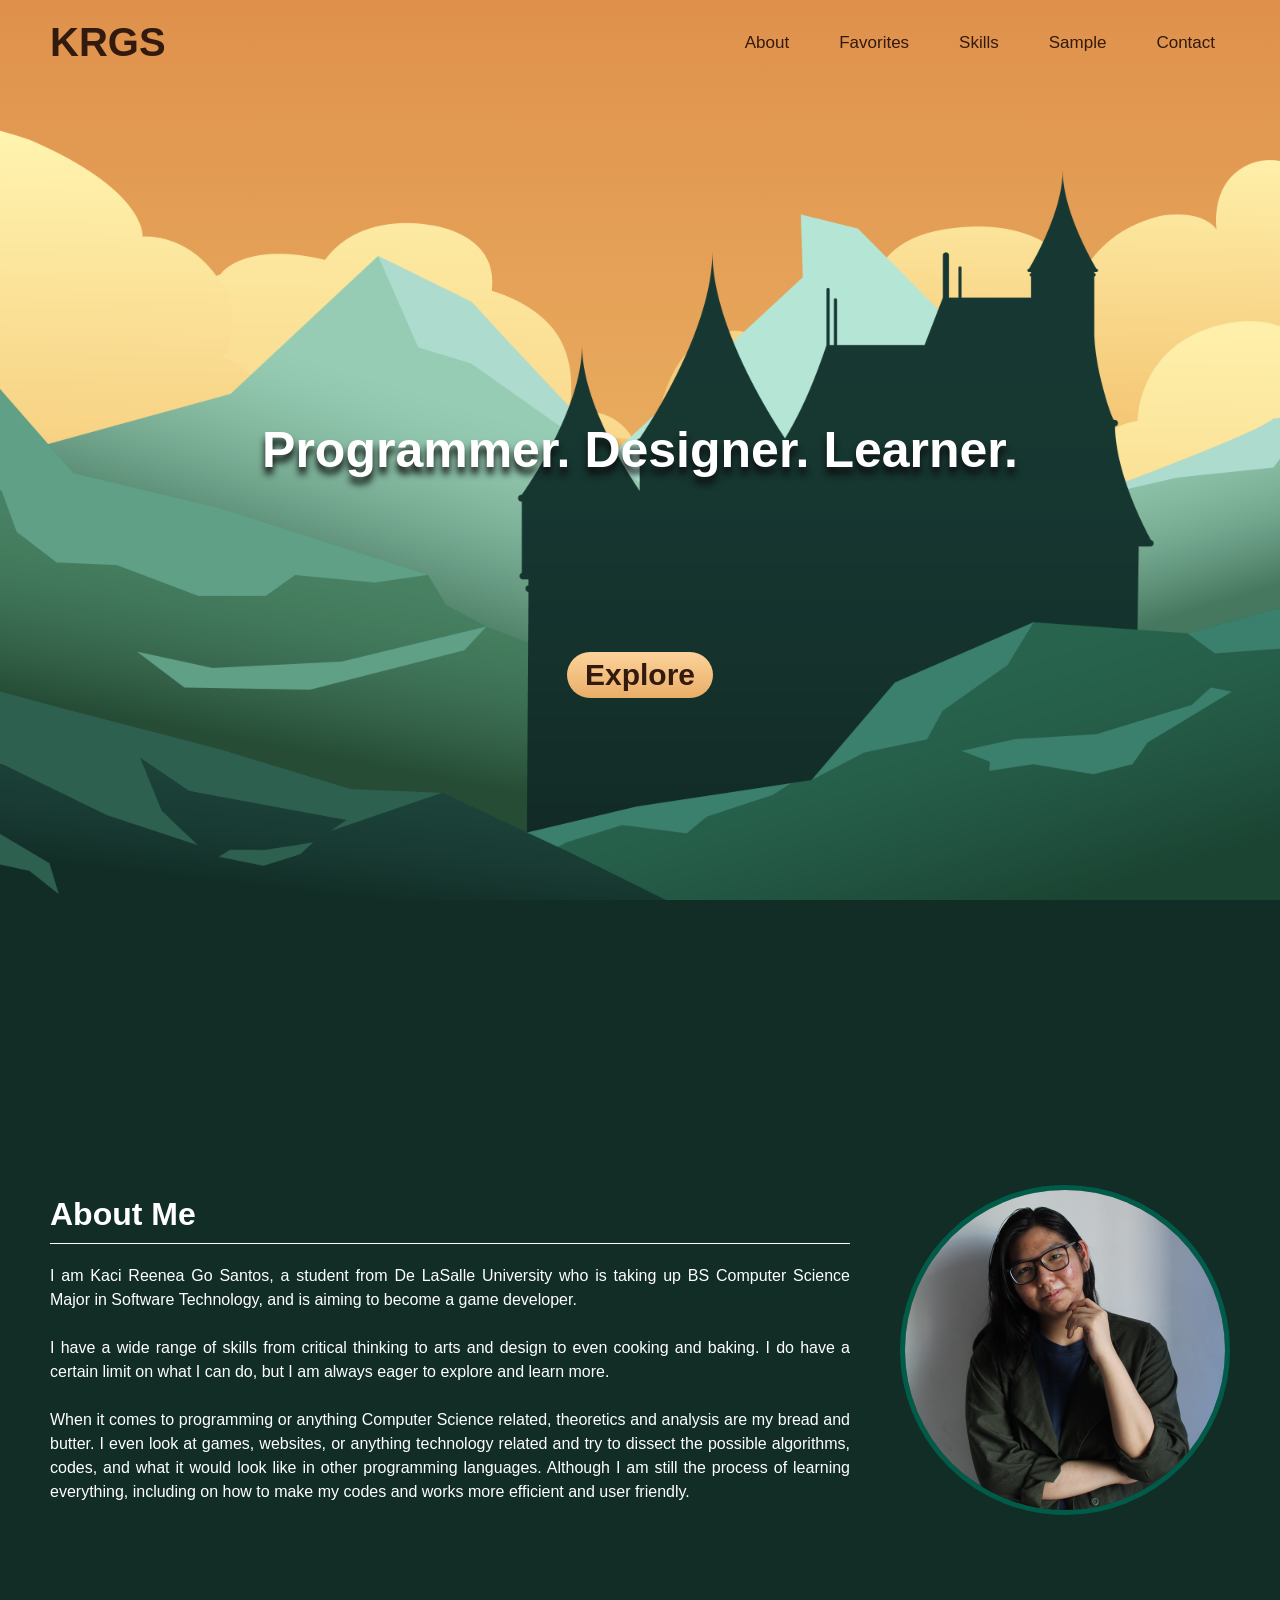
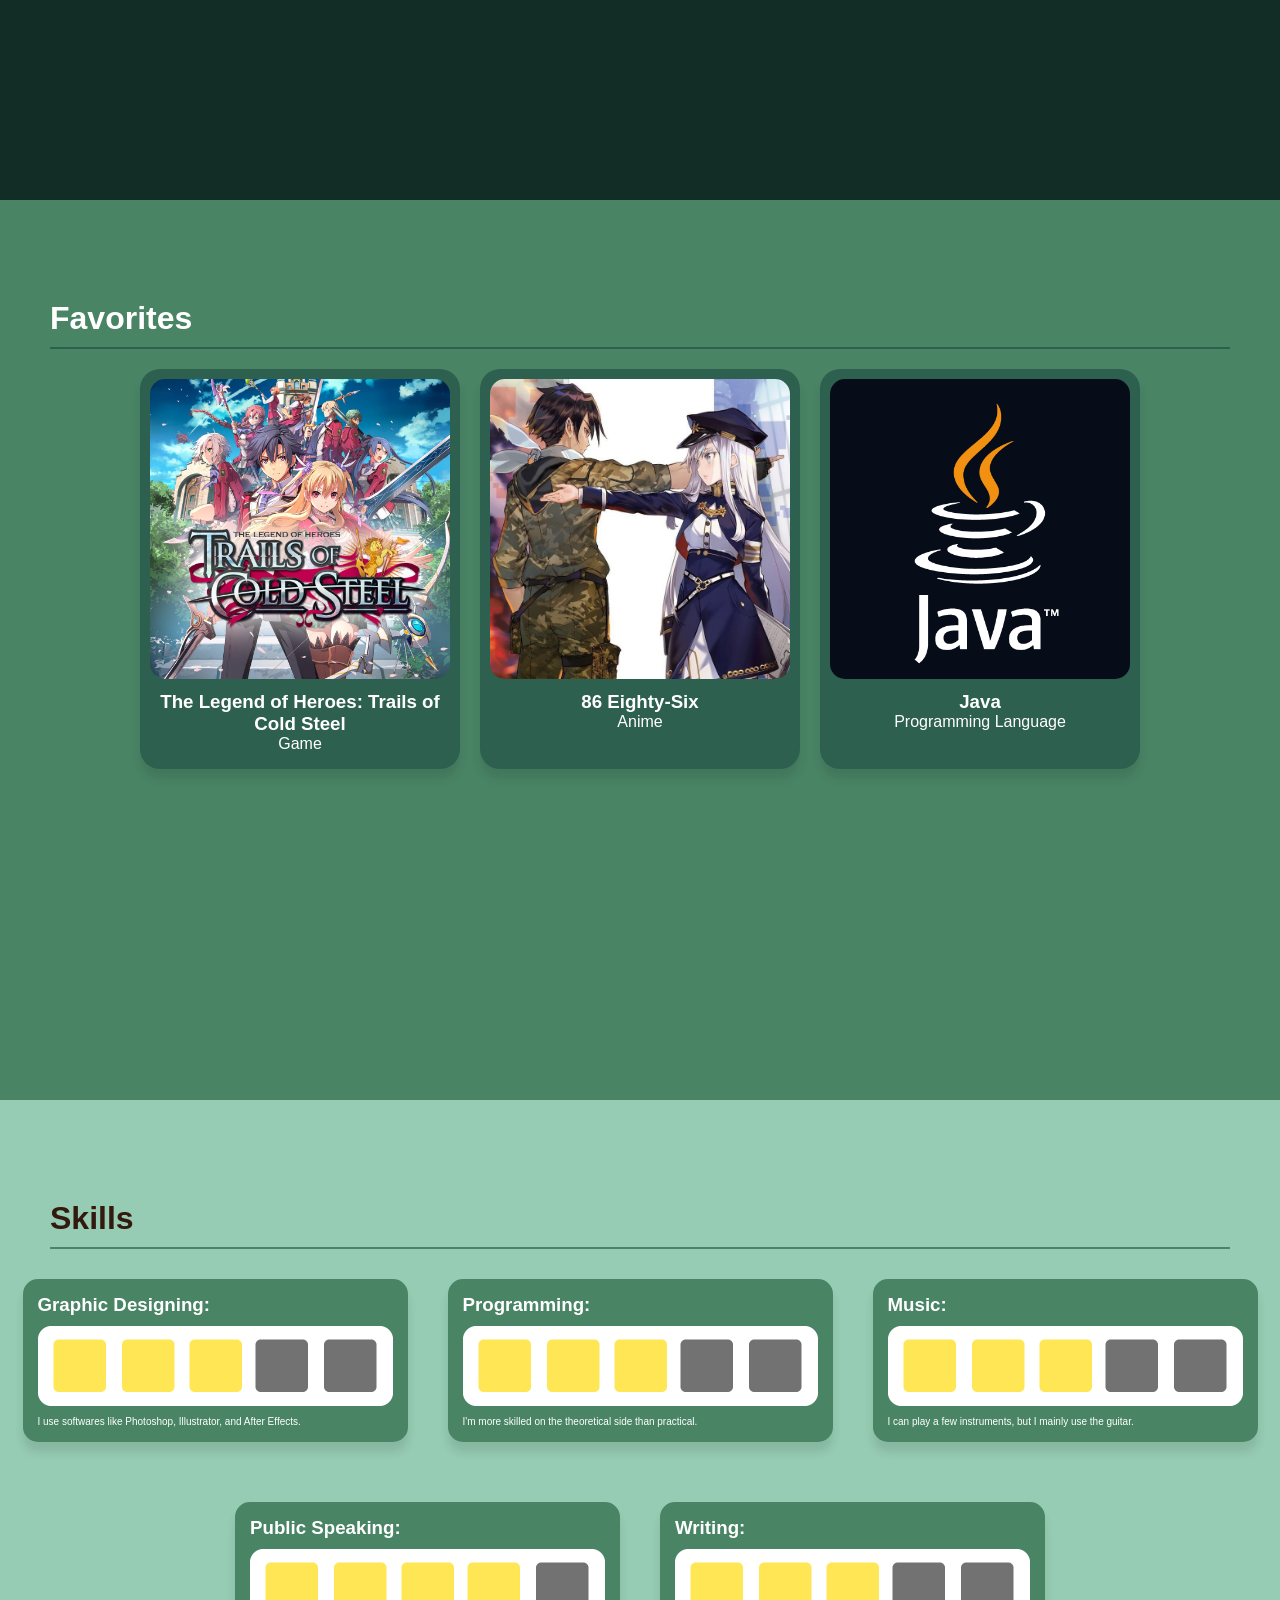
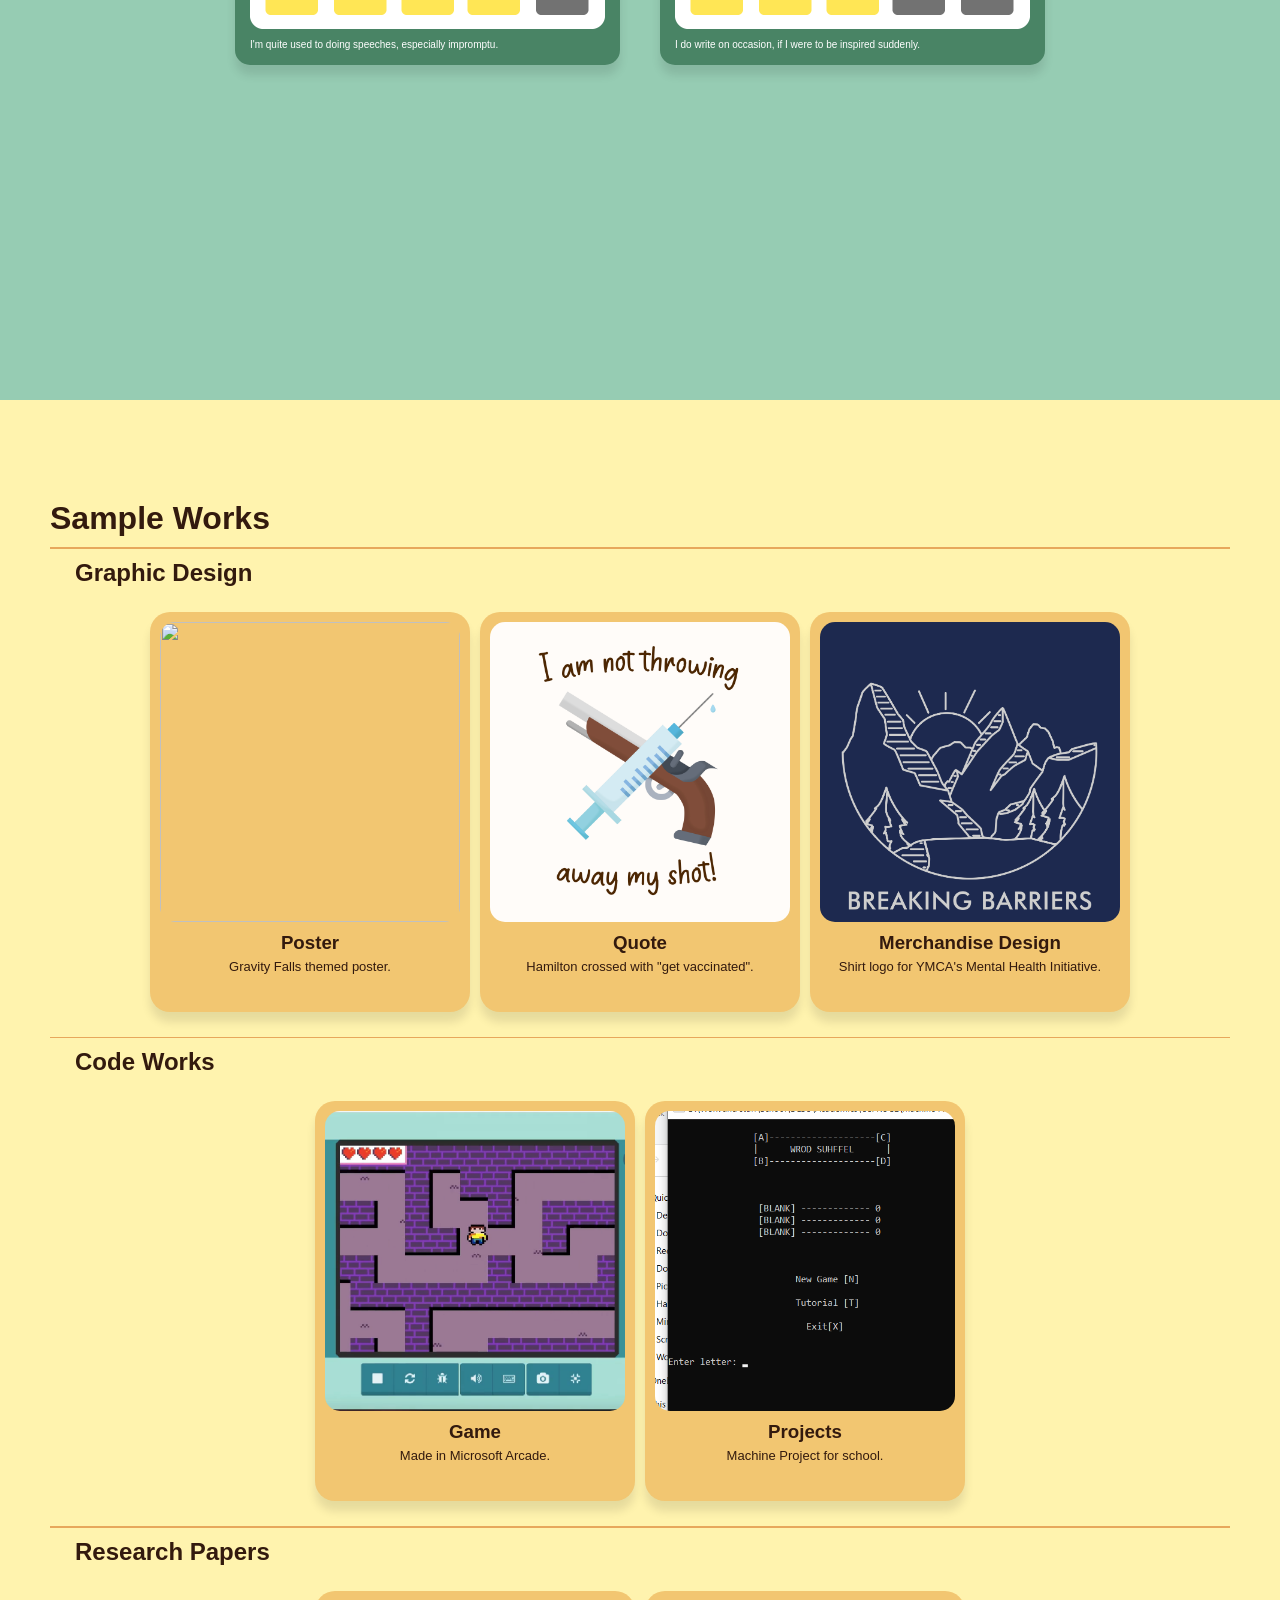
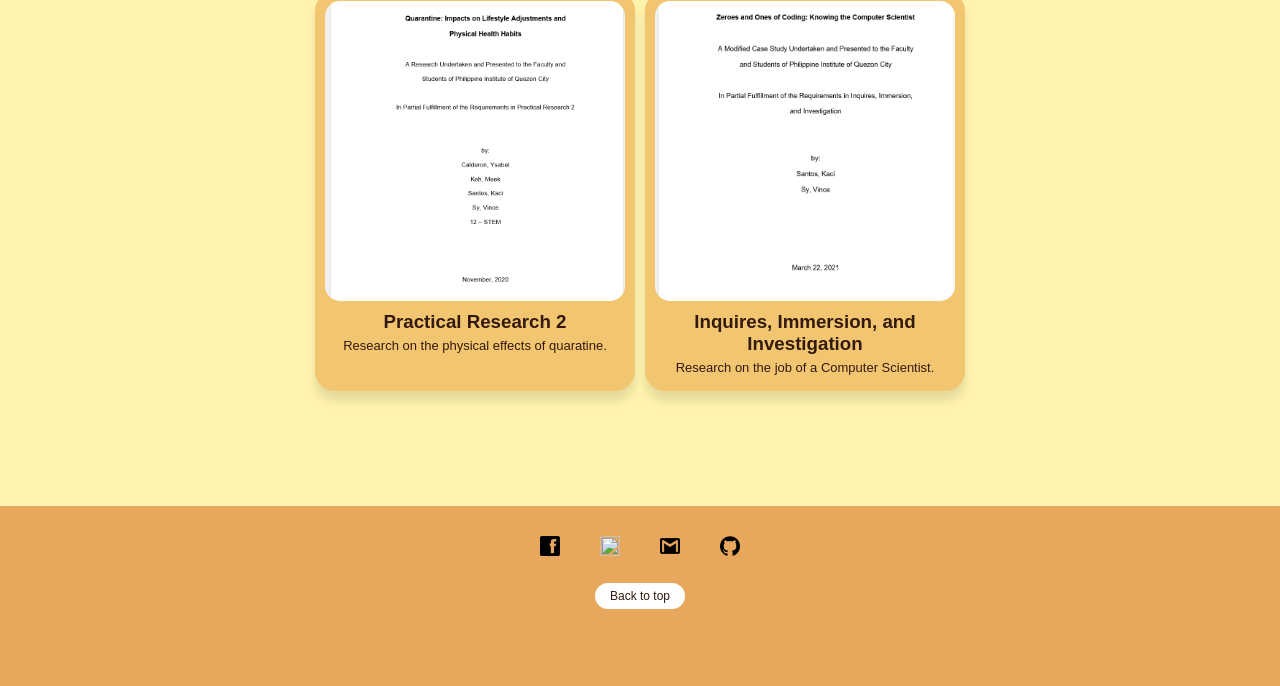
==== portfolio.html @ bd27d89f "Rename AboutMe_Main.html to portfolio.html" ====
<html>
	<head>
		<title> KRGS | About Me </title>
		<link rel="stylesheet" type="text/css" href="AboutMe_Design.css">
		<meta name="viewport" content="width=device-width, initial-scale=1.0">
	</head>
	<body>
		<header>
			<a href="AboutMe_Main.html" class="name">KRGS</a>
			<ul>
				<li><a href="#abt">About</a></li>
				<li><a href="#fav">Favorites</a></li>
				<li><a href="#skl">Skills</a></li>
				<li><a href="#sam">Sample</a></li>
				<li><a href="#con">Contact</a></li>
			</ul>
		</header>
		<div class="start" id="strt">
			<img src="images/clouds.png">
			<img src="images/back3.png">
			<img src="images/back2.png">
			<img src="images/back1.png">
			<img src="images/castle.png">
			<img src="images/front2.png">
			<img src="images/front1.png">
			<div class="text">
				<h1>Programmer. Designer. Learner.</h1>
			</div>
			<a href="#abt" class="btn">Explore</a>
		</div>
		<div class="about" id="abt">
			<div class="abtText">
				<h1>About Me</h1>
				<div class="line"></div>
				<p>I am Kaci Reenea Go Santos, a student from De LaSalle University who is taking up BS Computer Science Major in Software Technology, and is aiming to become a game developer.
				<br><br>I have a wide range of skills from critical thinking to arts and design to even cooking and baking. I do have a certain limit on what I can do, but I am always eager to explore and learn more. 
				<br><br>When it comes to programming or anything Computer Science related, theoretics and analysis are my bread and butter. I even look at games, websites, or anything technology 
				related and try to dissect the possible algorithms, codes, and what it would look like in other programming languages. Although I am still the process of learning everything, 
				including on how to make my codes and works more efficient and user friendly. </p>
			</div>
			<div class="abtimg">
				<img src="images/portrait.jpg">
			</div>
		</div>
		<div class="favorite" id="fav">
			<h1>Favorites</h1>
			<div class="line1"></div>
			<div class="favs">
				<div class="item">
					<img src="images/game.jpg">
					<h3>The Legend of Heroes: Trails of Cold Steel</h3>
					<p>Game</p>
				</div>
				<div class="item">
					<img src="images/anime.jpg">
					<h3>86 Eighty-Six</h3>
					<p>Anime</p>
				</div>
				<div class="item">
					<img src="images/java.png">
					<h3>Java</h3>
					<p>Programming Language</p>
				</div>
			</div>
		</div>
		<div class="skills" id="skl">
			<h1>Skills</h1>
			<div class="line2"></div>
			<div class="set">
				<div class="tal">
					<h3>Graphic Designing:</h3>
					<img src="images/three.png"><br>
					<p>I use softwares like Photoshop, Illustrator, and After Effects.</p>
				</div>
				<div class="tal">
					<h3>Programming:</h3>
					<img src="images/three.png"><br>
					<p>I'm more skilled on the theoretical side than practical.</p>
				</div>
				<div class="tal">
					<h3>Music:</h3>
					<img src="images/three.png"><br>
					<p>I can play a few instruments, but I mainly use the guitar.</p>
				</div>
			</div>
			<div class="set">
				<div class="tal">
					<h3>Public Speaking:</h3>
					<img src="images/four.png"><br>
					<p>I'm quite used to doing speeches, especially impromptu.</p>
				</div>
				<div class="tal">
					<h3>Writing:</h3>
					<img src="images/three.png"><br>
					<p>I do write on occasion, if I were to be inspired suddenly.</p>
				</div>
			</div>
		</div>
		<div class="sample" id="sam">
			<h1>Sample Works</h1>
			<div class="line3"></div>
			<div class="display">
				<h2>Graphic Design</h2>
				<div class="works">
					<div class="graphic">
						<img src="images/gdesign1.jpg">
						<h3>Poster</h3>
						<p>Gravity Falls themed poster.</p>
					</div>
					<div class="graphic">
						<img src="images/gdesign2.jpg">
						<h3>Quote</h3>
						<p>Hamilton crossed with "get vaccinated".</p>
					</div>
					<div class="graphic">
						<img src="images/gdesign3.jpg">
						<h3>Merchandise Design</h3>
						<p>Shirt logo for YMCA's Mental Health Initiative.</p>
					</div>
				</div>
				<div class="line3"></div>
				<h2>Code Works</h2>
				<div class="works">
					<div class="code">
						<a href="https://arcade.makecode.com/96350-78748-86270-98025"><img src="images/code1.png"></a>
						<h3>Game</h3>
						<p>Made in Microsoft Arcade.</p>
					</div>
					<div class="code">
						<a href="https://github.com/KR-GS/Projects.git"><img src="images/code2.png"></a>
						<h3>Projects</h3>
						<p>Machine Project for school.</p>
					</div>
				</div>
				<div class="line3"></div>
				<h2>Research Papers</h2>
				<div class="works">
					<div class="research">
						<img src="images/research1.png">
						<h3>Practical Research 2</h3>
						<p>Research on the physical effects of quaratine.</p>
					</div>
					<div class="research">
						<img src="images/research2.png">
						<h3>Inquires, Immersion, and Investigation</h3>
						<p>Research on the job of a Computer Scientist.</p>
					</div>
				</div>
			</div>
		</div>
		<footer id="con">
			<ul>
				<li><a href="https://www.facebook.com/kacisantos"><img src="images/facebook.png"></a></li>
				<li><a href="https://twitter.com/Kanea_Art"><img src="images/twitter.png"></a></li>
				<li><a href=mailto:"kaci_santos@dlsu.edu.ph"><img src="images/gmail.png"></a></li>
				<li><a href="https://github.com/KR-GS"><img src="images/github.png"></a></li>
			</ul>
			<section>
				<a href="#strt">Back to top</a>
			</section>
		</footer>
	</body>
</html>
---- AboutMe_Design.css ----
@import url('https://fonts.google.com/specimen/Montserrat');

*{
margin: 0;
padding: 0;
box-sizing: border-box;
font-family: 'Montserrat', sans-serif;
scroll-behavior: smooth;
}

body{
	min-height: 100vh;
	
}

header{
	position: absolute;
	top: 0px;
	left: 0px;
	width: 100%;
	padding: 20px 50px;
	display: flex;
	justify-content: space-between;
	align-items: center;
	z-index: 2;
}

header .name{
	text-decoration: none;
	color: #331a0e;
	font-weight: 600;
	font-size: 40px;
}

header ul{
	position: relative;
	display: flex;
	list-style-type: none;
}

header ul li{
	margin-left: 20px;
}

header ul li a{
	text-decoration: none;
	color: #331a0e;
	padding: 6px 15px;
	font-weight: 500;
	font-size: 17px;
	border-radius: 30px;
}

header ul li a:hover{
	background: #112d26;
	text-decoration: underline;
	color: white;
}

.start{
	position: relative;
	background: linear-gradient(#df914c, #f2c671);
	width: 100%;
	height: 100vh;
	padding: 100px;
	display: flex;
	align-items: center;
	justify-content: center;
}

.start img{
	position: absolute;
	top: 0;
	left: 0;
	width: 100%;
	height: 100%;
	object-fit: cover;
}

.start .text{
	position: Relative;
	color: white;
	font-size: 25px;
	text-shadow: 0 7px 7px #0d0d0d;
}

.btn{
	position: absolute;
	font-size: 30px;
	text-decoration: none;
	display: inline-block;
	padding: 6px 18px;
	margin-top: 450px;
	border-radius: 30px;
	align-items: center;
	justify-content: center;
	color: #331a0e;
	background: linear-gradient(#fcd29a, #eaae68);
	font-weight: 550;
}



.about{
	position: relative;
	width: 100%;
	height: 100vh;
	padding: 100px 50px;
	display: flex;
	justify-content: space-between;
	align-items: center;
	background: #112d26;
	color: white;
}

.about .abtText h1{
	margin-bottom: 10px;
}
.about .abtText .line{
	height: 1px;
	background-color: white;
	width: 100%;
	margin-left: auto;
	margin-right: auto;
	margin-top: 10px;
	margin-bottom: 20px;
}

.about .abtText p{
	width: 800px;
	line-height: 1.5;
	text-align: justify;
	margin-left: auto;
}

.about .abtimg{
	width: 500px;
	margin-left: 50;
	margin-right: auto;
	float: right;
}

.about .abtimg img{
	width: 100%;
	border-radius: 50%;
	border: 5px solid #005c49;
}

.favorite{
	position: relative;
	padding: 100px 50px;
	width: 100%;
	height: 100%;
	background: #498465;
	color: white;
	align-items: center;
	justify-content: center;
}

.favorite h1{
	margin-bottom: 10px;
}

.favorite .line1{
	height: 1.5px;
	background-color: #2e604f;
	width: 100%;
	margin-left: auto;
	margin-right: auto;
	margin-top: 10px;
}

.favorite .favs{
	align-items: center;
	justify-content: center;
	width: 100%;
	display: flex;
	padding: 10px 20px;
}

.favorite .favs img{
	width: 300px;
	border-radius: 15px;
}

.favorite .favs .item{
	text-align: center;
	color: white;
	padding: 10px;
	box-shadow: 0 10px 10px rgba(0,0,0,0.1);
	background: #2e604f;
	border-radius: 20px;
	width: 320px;
	height: 400px;
	margin: 10px;
}

.favorite .favs .item h3{
	padding-top: 12px;
}

.skills{
	position: relative;
	padding: 100px 50px;
	width: 100%;
	height: 100%;
	background: #96ccb3;
	color: white;
	align-items: center;
	justify-content: center;
}

.skills h1{
	color: #331a0e;
}

.skills .line2{
	height: 1.5px;
	background-color: #498465;
	width: 100%;
	margin-left: auto;
	margin-right: auto;
	margin-top: 10px;
}

.set{
	width: 100%;
	padding: 10px 20px;
	display: flex;
	align-items: center;
	justify-content: center;
}

.set img{
	height: 80px;
	margin-top: 10px;
	margin-bottom: 10px;
}

.tal{
	padding: 15px;
	background: #498465;
	border-radius: 15px;
	margin: 20px;
	box-shadow: 0 10px 10px rgba(0,0,0,0.1);
}

.tal p{
	font-size: 10px;
}

.sample{
	position: relative;
	padding: 100px 50px;
	width: 100%;
	height: auto;
	background: #fff3ae;
	color: #331a0e;
	align-items: center;
	justify-content: center;
	padding-bottom: auto;
}

.sample h1{
	margin-bottom: 10px;
}

.sample .line3{
	height: 1.5px;
	background-color: #e7a75c;
	width: 100%;
	margin-left: auto;
	margin-right: auto;
	margin-top: 10px;
}

.sample .display h2{
	margin: 10px 25px;
}

.works{
	width: 100%;
	padding: 10px 20px;
	display: flex;
	align-items: center;
	justify-content: center;
}

.works img{
	width: 300px;
	border-radius: 15px;
	margin-bottom: 10px;
}

.graphic, .code, .research{
	padding: 10px;
	text-align: center;
	background: #f2c671;
	margin: 5px;
	border-radius: 20px;
	box-shadow: 0 10px 10px rgba(0,0,0,0.1);
	justify-content: center;
	width: 320px;
	height: 400px;
}

.graphic p, .code p, .research p{
	font-size: 13px;
	padding-top: 5px;
}

footer{
	width: 100%;
	height: 20vh;
	background: #e7a75c;
	padding: 30px 50px;
	color: #331a0e;
	text-align: center;
	font-size: 12px;
}

footer ul{
	position: relative;
	display: flex;
	list-style-type: none;
	align-items: center;
	justify-content: center;
}

footer ul li{
	margin-right: 20px;
	margin-left: 20px;
}

footer ul li img{
	width: 20px;
}

footer section{
	margin-top: 30px;
	font-size: 12px;
}

footer section a{
	color: #331a0e;
	border-radius: 15px;
	background: white;
	font-weight: 500;
	text-decoration: none;
	padding: 6px 15px;
}
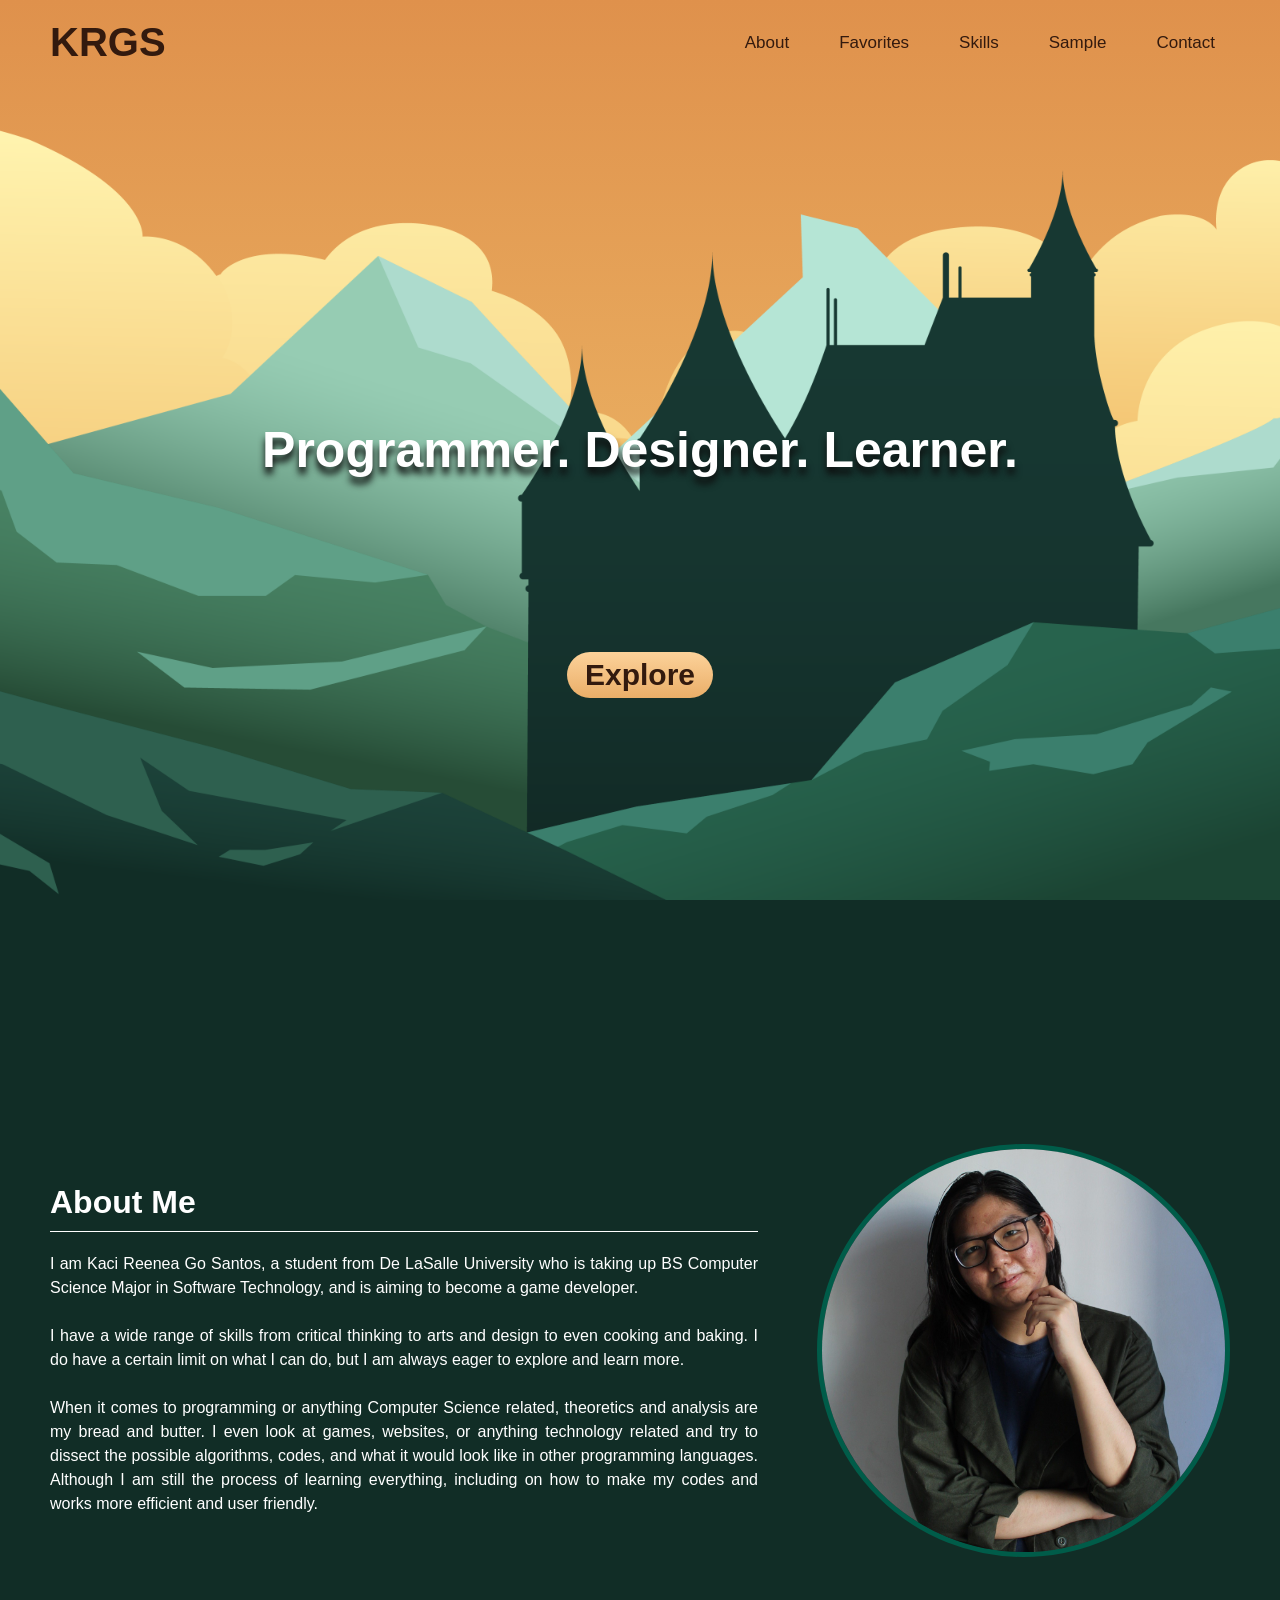
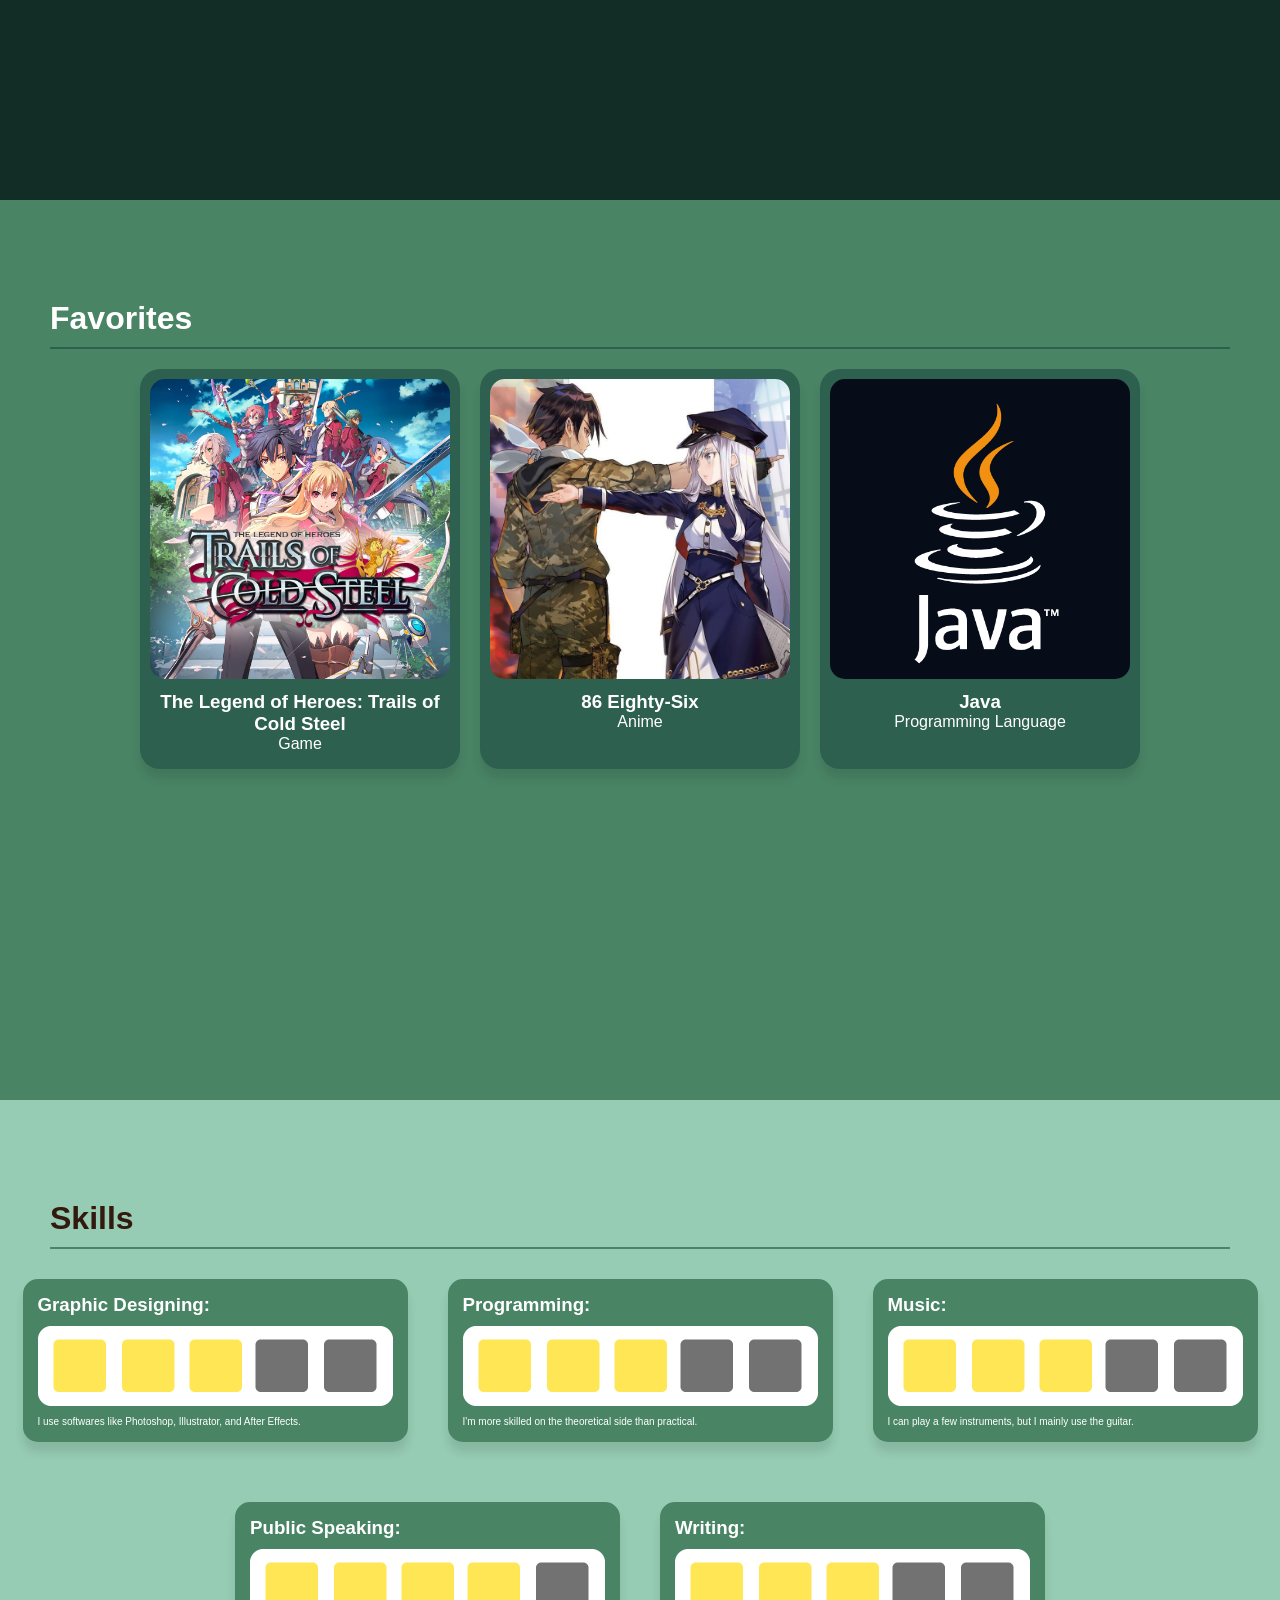
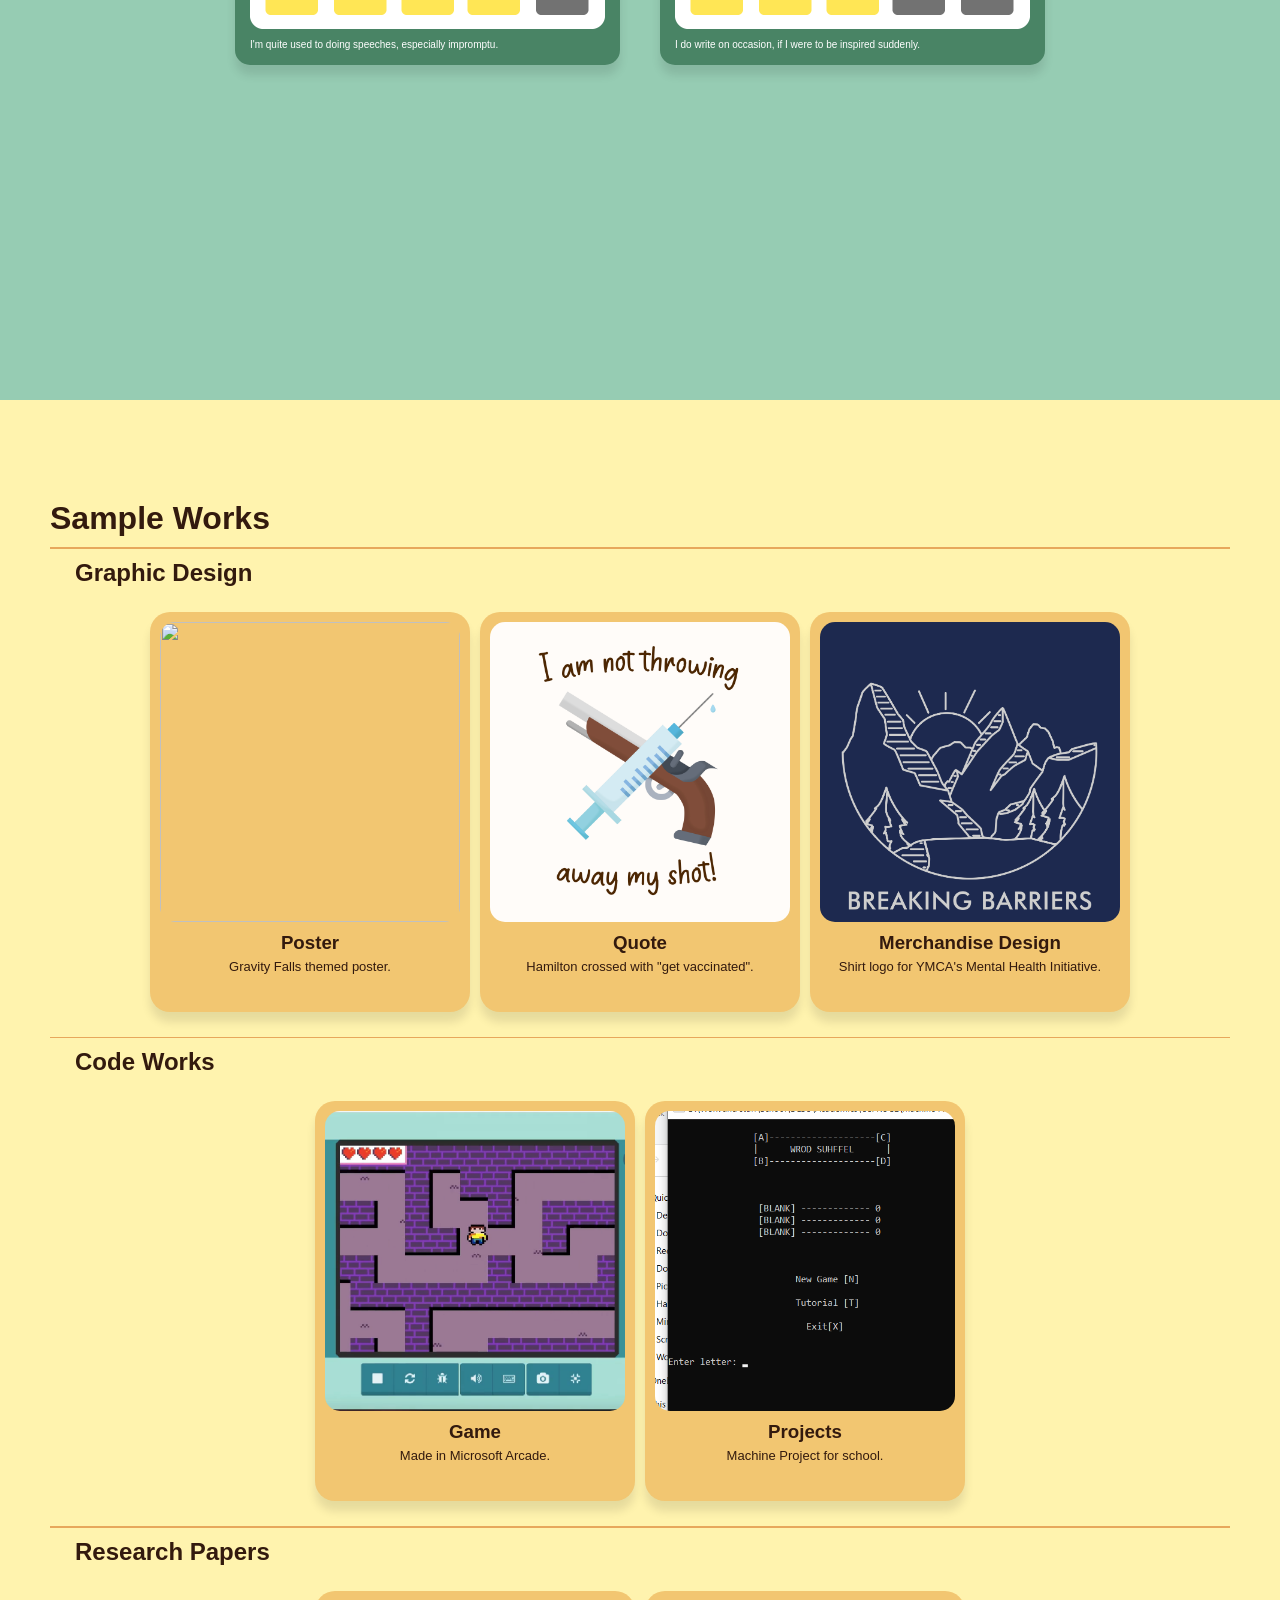
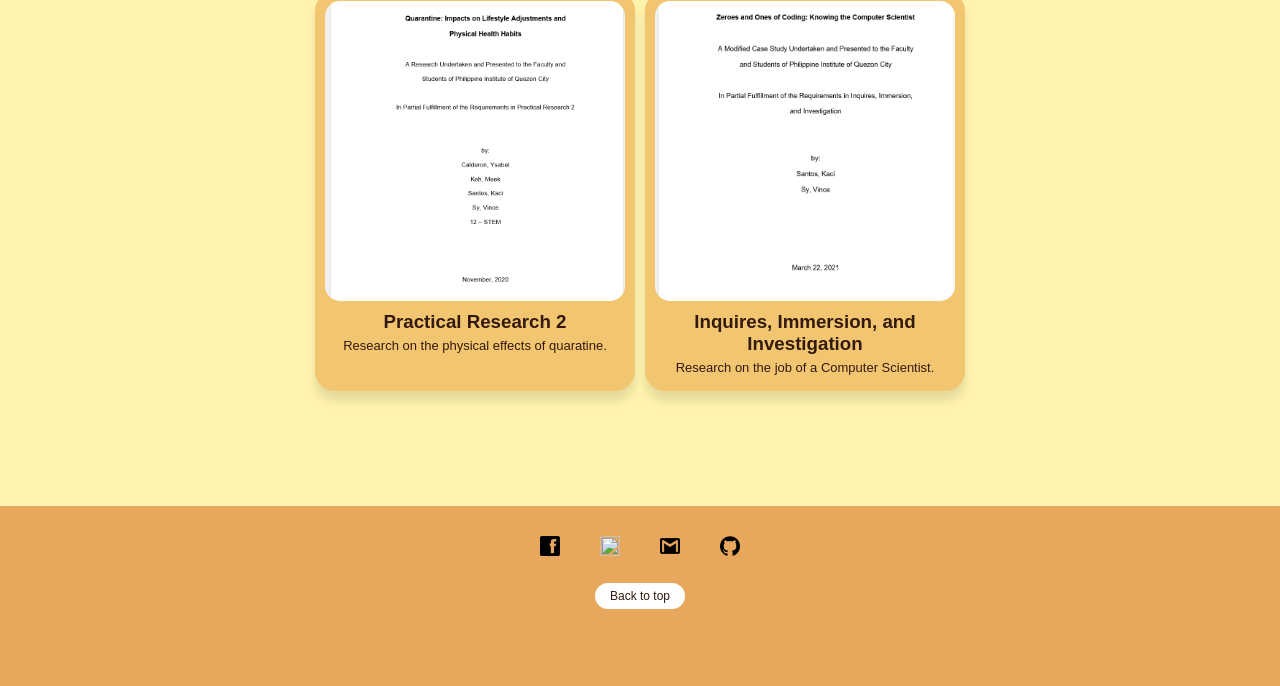
==== commit 83bc93a8: "Update portfolio.html" ====
--- a/portfolio.html
+++ b/portfolio.html
@@ -1,7 +1,7 @@
 <html>
 	<head>
-		<title> KRGS | About Me </title>
-		<link rel="stylesheet" type="text/css" href="AboutMe_Design.css">
+		<title> KRGS | Portfolio </title>
+		<link rel="stylesheet" type="text/css" href="design.css">
 		<meta name="viewport" content="width=device-width, initial-scale=1.0">
 	</head>
 	<body>
--- a/design.css
+++ b/design.css
@@ -0,0 +1,349 @@
+@import url('https://fonts.google.com/specimen/Montserrat');
+
+*{
+margin: 0;
+padding: 0;
+box-sizing: border-box;
+font-family: 'Montserrat', sans-serif;
+scroll-behavior: smooth;
+}
+
+body{
+	min-height: 100vh;
+	
+}
+
+header{
+	position: absolute;
+	top: 0px;
+	left: 0px;
+	width: 100%;
+	padding: 20px 50px;
+	display: flex;
+	justify-content: space-between;
+	align-items: center;
+	z-index: 2;
+}
+
+header .name{
+	text-decoration: none;
+	color: #331a0e;
+	font-weight: 600;
+	font-size: 40px;
+}
+
+header ul{
+	position: relative;
+	display: flex;
+	list-style-type: none;
+}
+
+header ul li{
+	margin-left: 20px;
+}
+
+header ul li a{
+	text-decoration: none;
+	color: #331a0e;
+	padding: 6px 15px;
+	font-weight: 500;
+	font-size: 17px;
+	border-radius: 30px;
+}
+
+header ul li a:hover{
+	background: #112d26;
+	text-decoration: underline;
+	color: white;
+}
+
+.start{
+	position: relative;
+	background: linear-gradient(#df914c, #f2c671);
+	width: 100%;
+	height: 100vh;
+	padding: 100px;
+	display: flex;
+	align-items: center;
+	justify-content: center;
+}
+
+.start img{
+	position: absolute;
+	top: 0;
+	left: 0;
+	width: 100%;
+	height: 100%;
+	object-fit: cover;
+}
+
+.start .text{
+	position: Relative;
+	color: white;
+	font-size: 25px;
+	text-shadow: 0 7px 7px #0d0d0d;
+}
+
+.btn{
+	position: absolute;
+	font-size: 30px;
+	text-decoration: none;
+	display: inline-block;
+	padding: 6px 18px;
+	margin-top: 450px;
+	border-radius: 30px;
+	align-items: center;
+	justify-content: center;
+	color: #331a0e;
+	background: linear-gradient(#fcd29a, #eaae68);
+	font-weight: 550;
+}
+
+.about{
+	position: relative;
+	width: 100%;
+	height: 100vh;
+	padding: 100px 50px;
+	display: flex;
+	justify-content: space-between;
+	align-items: center;
+	background: #112d26;
+	color: white;
+}
+
+.about .abtText{
+	width: 60%;
+}
+
+.about .abtimg{
+	width: 35%;
+	margin-left: 5%;
+}
+
+.about .abtText h1{
+	margin-bottom: 10px;
+}
+.about .abtText .line{
+	height: 1px;
+	background-color: white;
+	width: 100%;
+	margin-left: auto;
+	margin-right: auto;
+	margin-top: 10px;
+	margin-bottom: 20px;
+}
+
+.about .abtText p{
+	line-height: 1.5;
+	text-align: justify;
+}
+
+.about .abtimg img{
+	width: 100%;
+	border-radius: 50%;
+	border: 5px solid #005c49;
+}
+
+.favorite{
+	position: relative;
+	padding: 100px 50px;
+	width: 100%;
+	height: 100%;
+	background: #498465;
+	color: white;
+	align-items: center;
+	justify-content: center;
+}
+
+.favorite h1{
+	margin-bottom: 10px;
+}
+
+.favorite .line1{
+	height: 1.5px;
+	background-color: #2e604f;
+	width: 100%;
+	margin-left: auto;
+	margin-right: auto;
+	margin-top: 10px;
+}
+
+.favorite .favs{
+	align-items: center;
+	justify-content: center;
+	width: 100%;
+	display: flex;
+	padding: 10px 20px;
+}
+
+.favorite .favs img{
+	width: 300px;
+	border-radius: 15px;
+}
+
+.favorite .favs .item{
+	text-align: center;
+	color: white;
+	padding: 10px;
+	box-shadow: 0 10px 10px rgba(0,0,0,0.1);
+	background: #2e604f;
+	border-radius: 20px;
+	width: 320px;
+	height: 400px;
+	margin: 10px;
+}
+
+.favorite .favs .item h3{
+	padding-top: 12px;
+}
+
+.skills{
+	position: relative;
+	padding: 100px 50px;
+	width: 100%;
+	height: 100%;
+	background: #96ccb3;
+	color: white;
+	align-items: center;
+	justify-content: center;
+}
+
+.skills h1{
+	color: #331a0e;
+}
+
+.skills .line2{
+	height: 1.5px;
+	background-color: #498465;
+	width: 100%;
+	margin-left: auto;
+	margin-right: auto;
+	margin-top: 10px;
+}
+
+.set{
+	width: 100%;
+	padding: 10px 20px;
+	display: flex;
+	align-items: center;
+	justify-content: center;
+}
+
+.set img{
+	height: 80px;
+	margin-top: 10px;
+	margin-bottom: 10px;
+}
+
+.tal{
+	padding: 15px;
+	background: #498465;
+	border-radius: 15px;
+	margin: 20px;
+	box-shadow: 0 10px 10px rgba(0,0,0,0.1);
+}
+
+.tal p{
+	font-size: 10px;
+}
+
+.sample{
+	position: relative;
+	padding: 100px 50px;
+	width: 100%;
+	height: auto;
+	background: #fff3ae;
+	color: #331a0e;
+	align-items: center;
+	justify-content: center;
+	padding-bottom: auto;
+}
+
+.sample h1{
+	margin-bottom: 10px;
+}
+
+.sample .line3{
+	height: 1.5px;
+	background-color: #e7a75c;
+	width: 100%;
+	margin-left: auto;
+	margin-right: auto;
+	margin-top: 10px;
+}
+
+.sample .display h2{
+	margin: 10px 25px;
+}
+
+.works{
+	width: 100%;
+	padding: 10px 20px;
+	display: flex;
+	align-items: center;
+	justify-content: center;
+}
+
+.works img{
+	width: 300px;
+	border-radius: 15px;
+	margin-bottom: 10px;
+}
+
+.graphic, .code, .research{
+	padding: 10px;
+	text-align: center;
+	background: #f2c671;
+	margin: 5px;
+	border-radius: 20px;
+	box-shadow: 0 10px 10px rgba(0,0,0,0.1);
+	justify-content: center;
+	width: 320px;
+	height: 400px;
+}
+
+.graphic p, .code p, .research p{
+	font-size: 13px;
+	padding-top: 5px;
+}
+
+footer{
+	width: 100%;
+	height: 20vh;
+	background: #e7a75c;
+	padding: 30px 50px;
+	color: #331a0e;
+	text-align: center;
+	font-size: 12px;
+}
+
+footer ul{
+	position: relative;
+	display: flex;
+	list-style-type: none;
+	align-items: center;
+	justify-content: center;
+}
+
+footer ul li{
+	margin-right: 20px;
+	margin-left: 20px;
+}
+
+footer ul li img{
+	width: 20px;
+}
+
+footer section{
+	margin-top: 30px;
+	font-size: 12px;
+}
+
+footer section a{
+	color: #331a0e;
+	border-radius: 15px;
+	background: white;
+	font-weight: 500;
+	text-decoration: none;
+	padding: 6px 15px;
+}
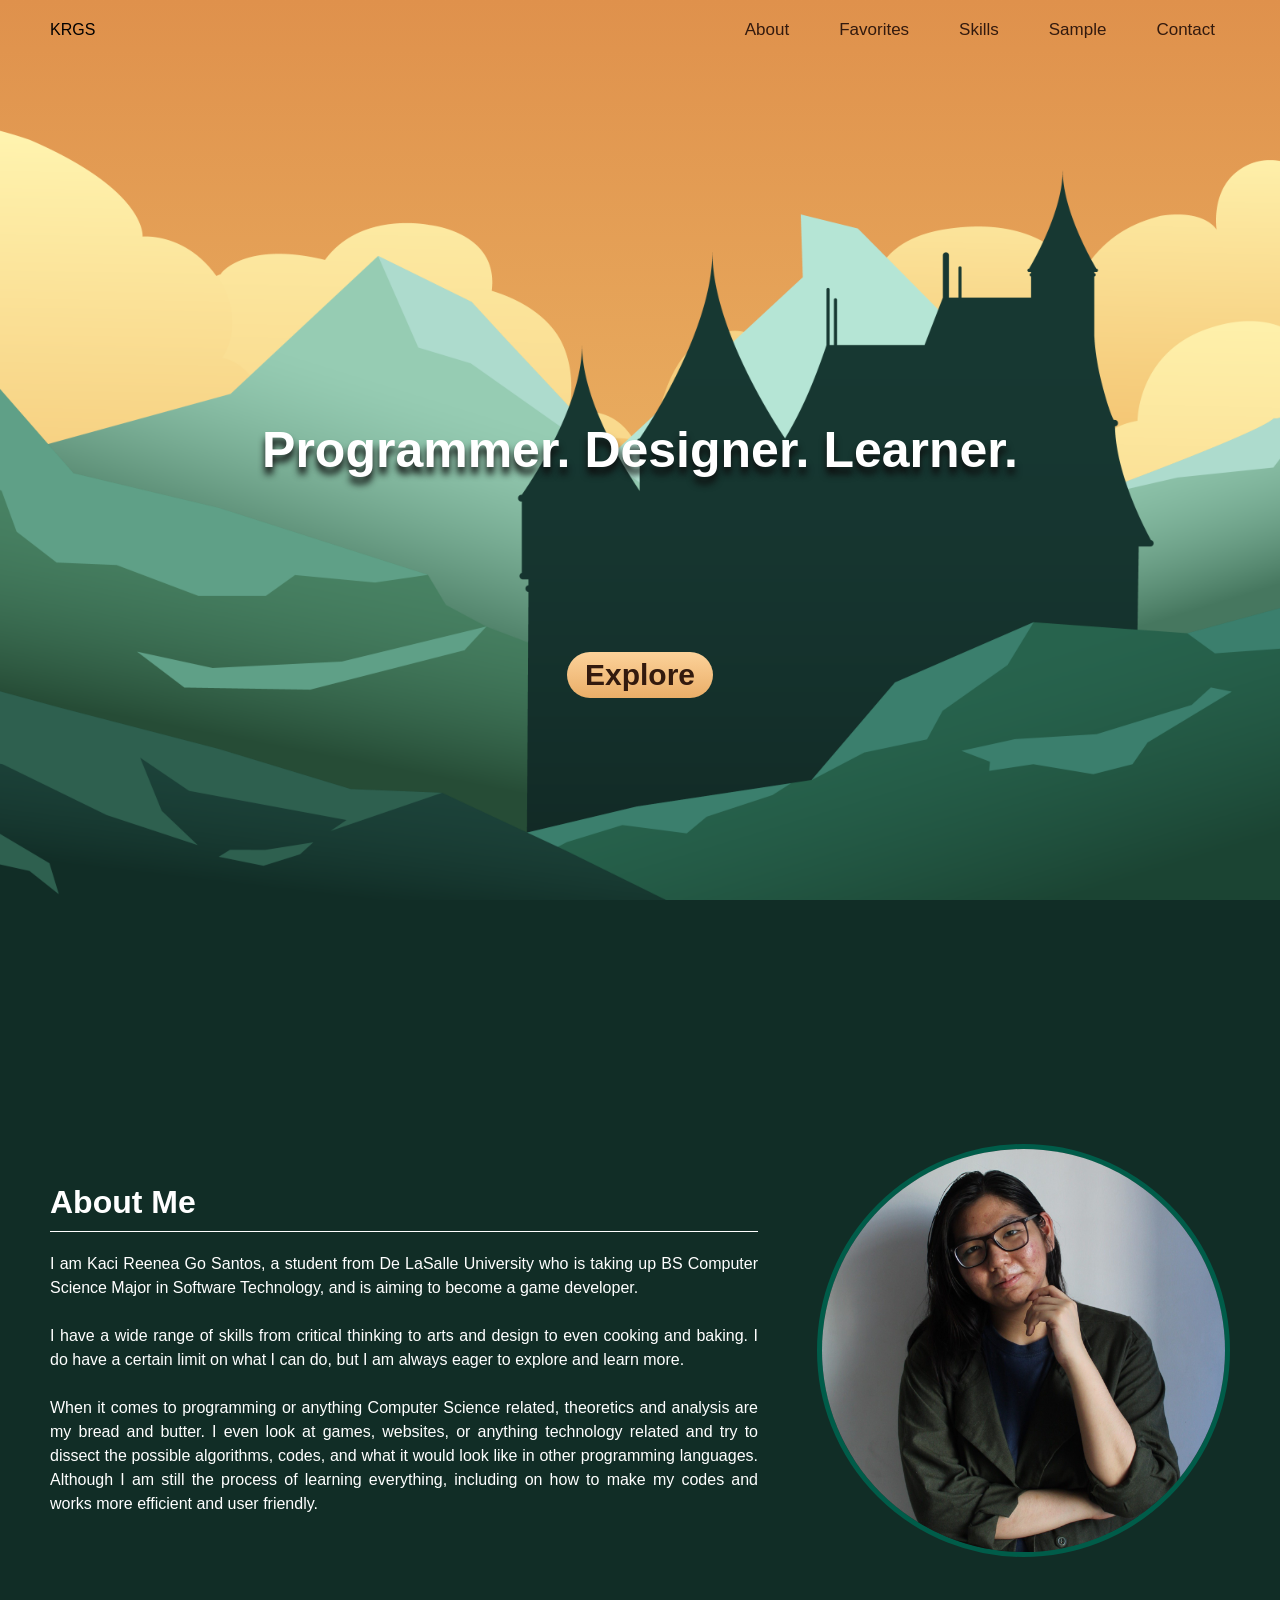
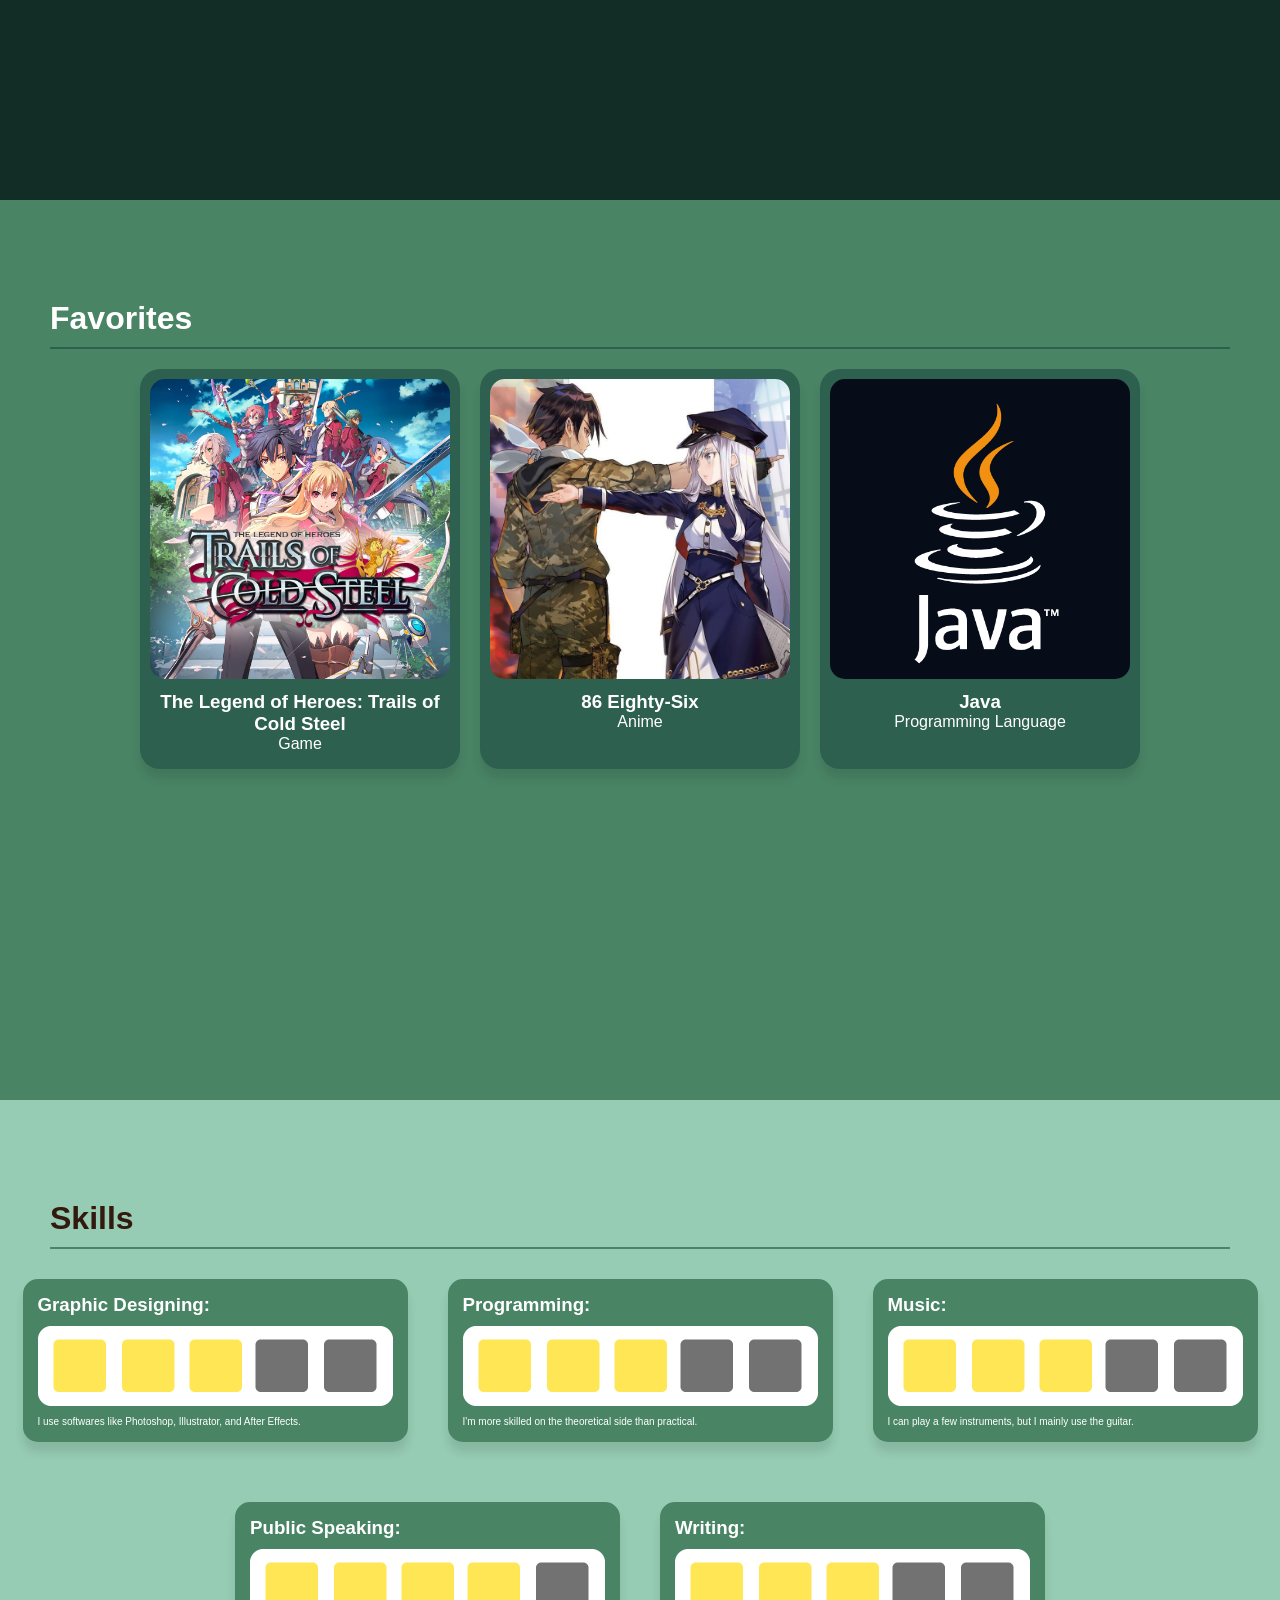
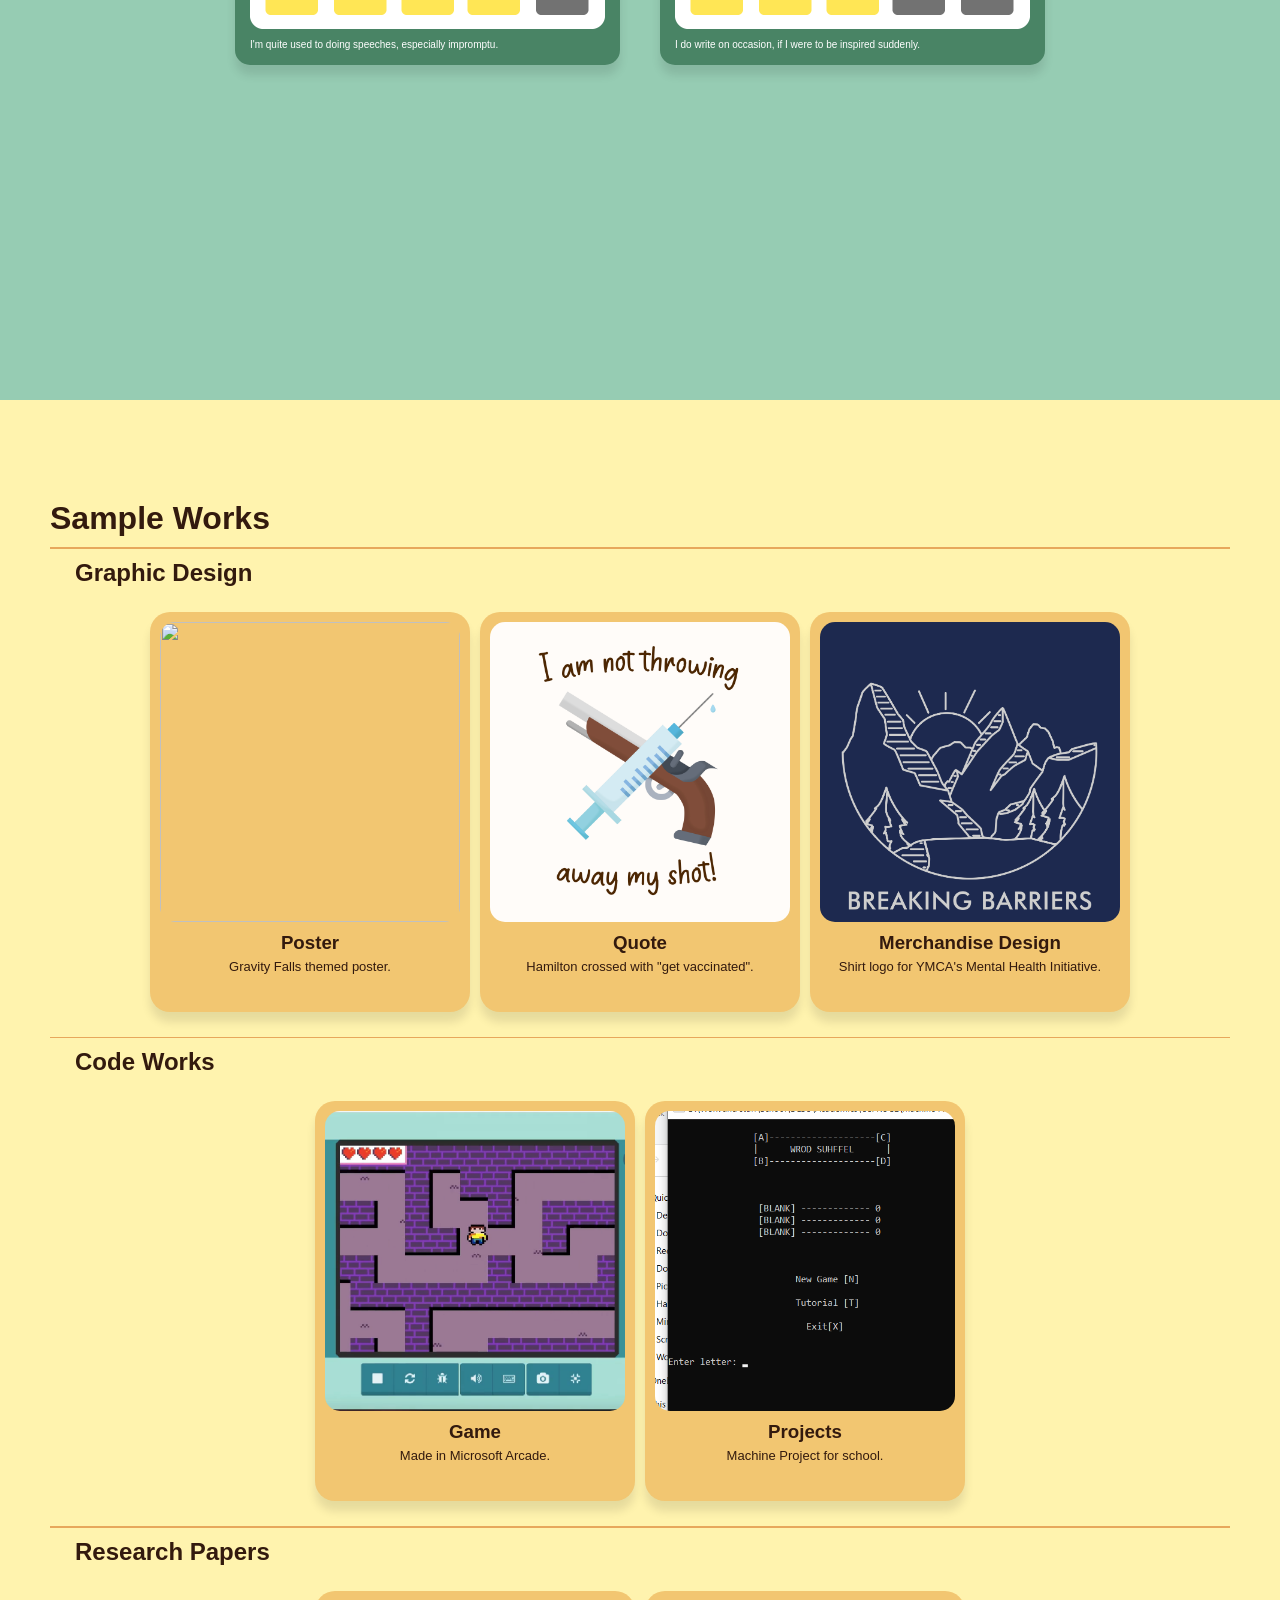
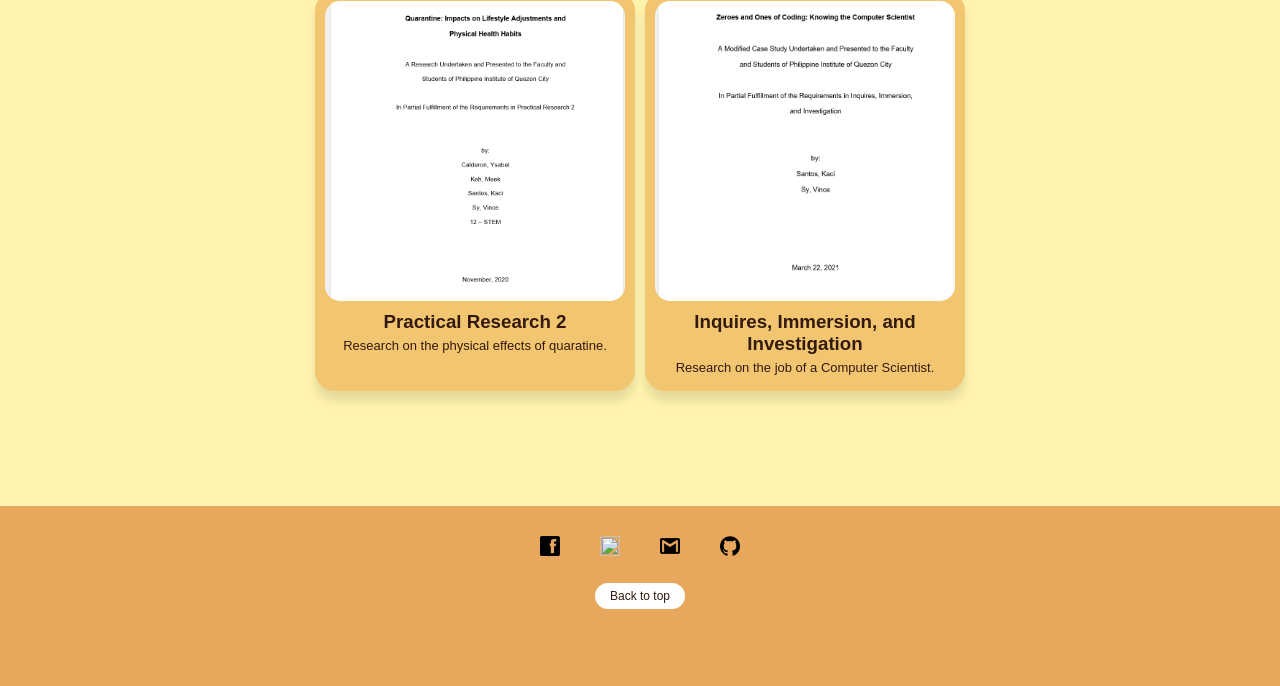
==== commit 12e1c9cb: "Update portfolio.html" ====
--- a/portfolio.html
+++ b/portfolio.html
@@ -6,7 +6,7 @@
 	</head>
 	<body>
 		<header>
-			<a href="AboutMe_Main.html" class="name">KRGS</a>
+			<p>KRGS</p>
 			<ul>
 				<li><a href="#abt">About</a></li>
 				<li><a href="#fav">Favorites</a></li>
--- a/design.css
+++ b/design.css
@@ -115,27 +115,27 @@
 	width: 60%;
 }
 
+.about .abtText h1{
+	margin-bottom: 10px;
+}
+.about .abtText .line{
+	height: 1px;
+	background-color: white;
+	width: 100%;
+	margin-left: auto;
+	margin-right: auto;
+	margin-top: 10px;
+	margin-bottom: 20px;
+}
+
+.about .abtText p{
+	line-height: 1.5;
+	text-align: justify;
+}
+
 .about .abtimg{
 	width: 35%;
 	margin-left: 5%;
-}
-
-.about .abtText h1{
-	margin-bottom: 10px;
-}
-.about .abtText .line{
-	height: 1px;
-	background-color: white;
-	width: 100%;
-	margin-left: auto;
-	margin-right: auto;
-	margin-top: 10px;
-	margin-bottom: 20px;
-}
-
-.about .abtText p{
-	line-height: 1.5;
-	text-align: justify;
 }
 
 .about .abtimg img{
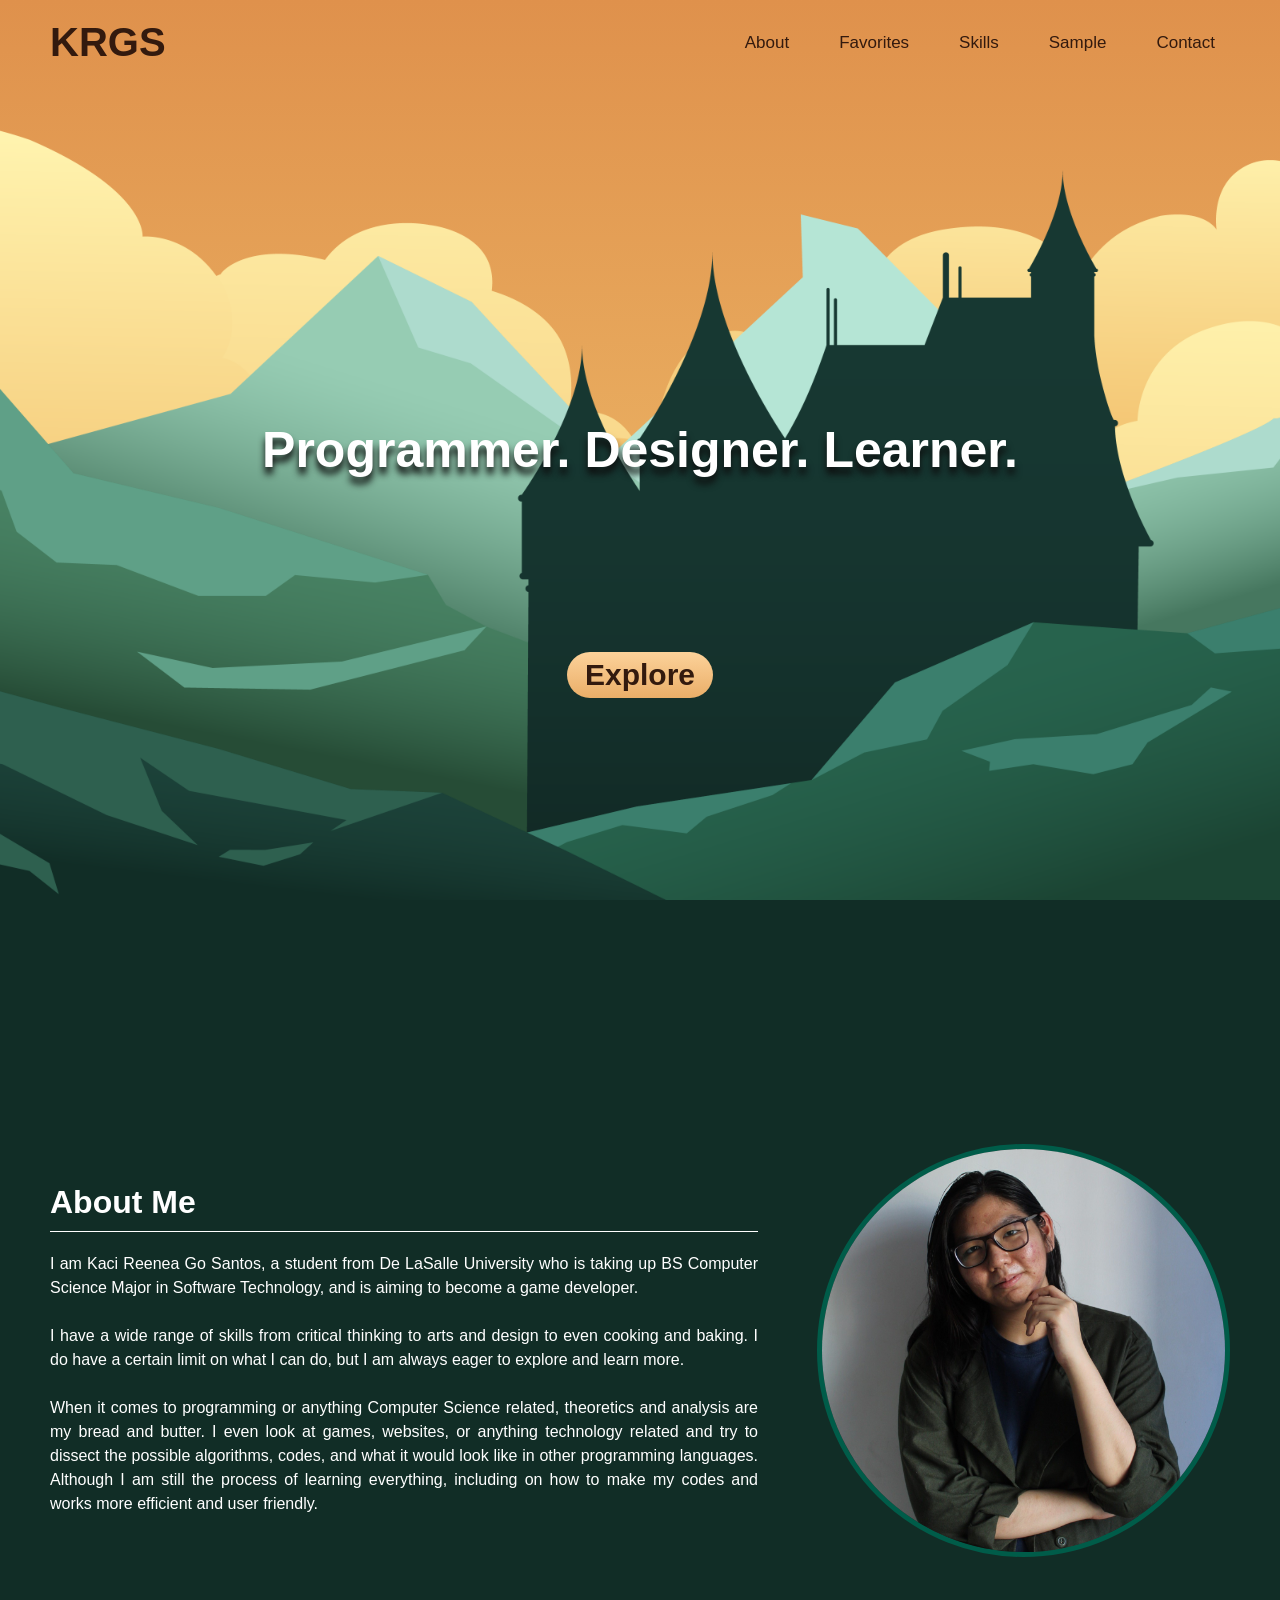
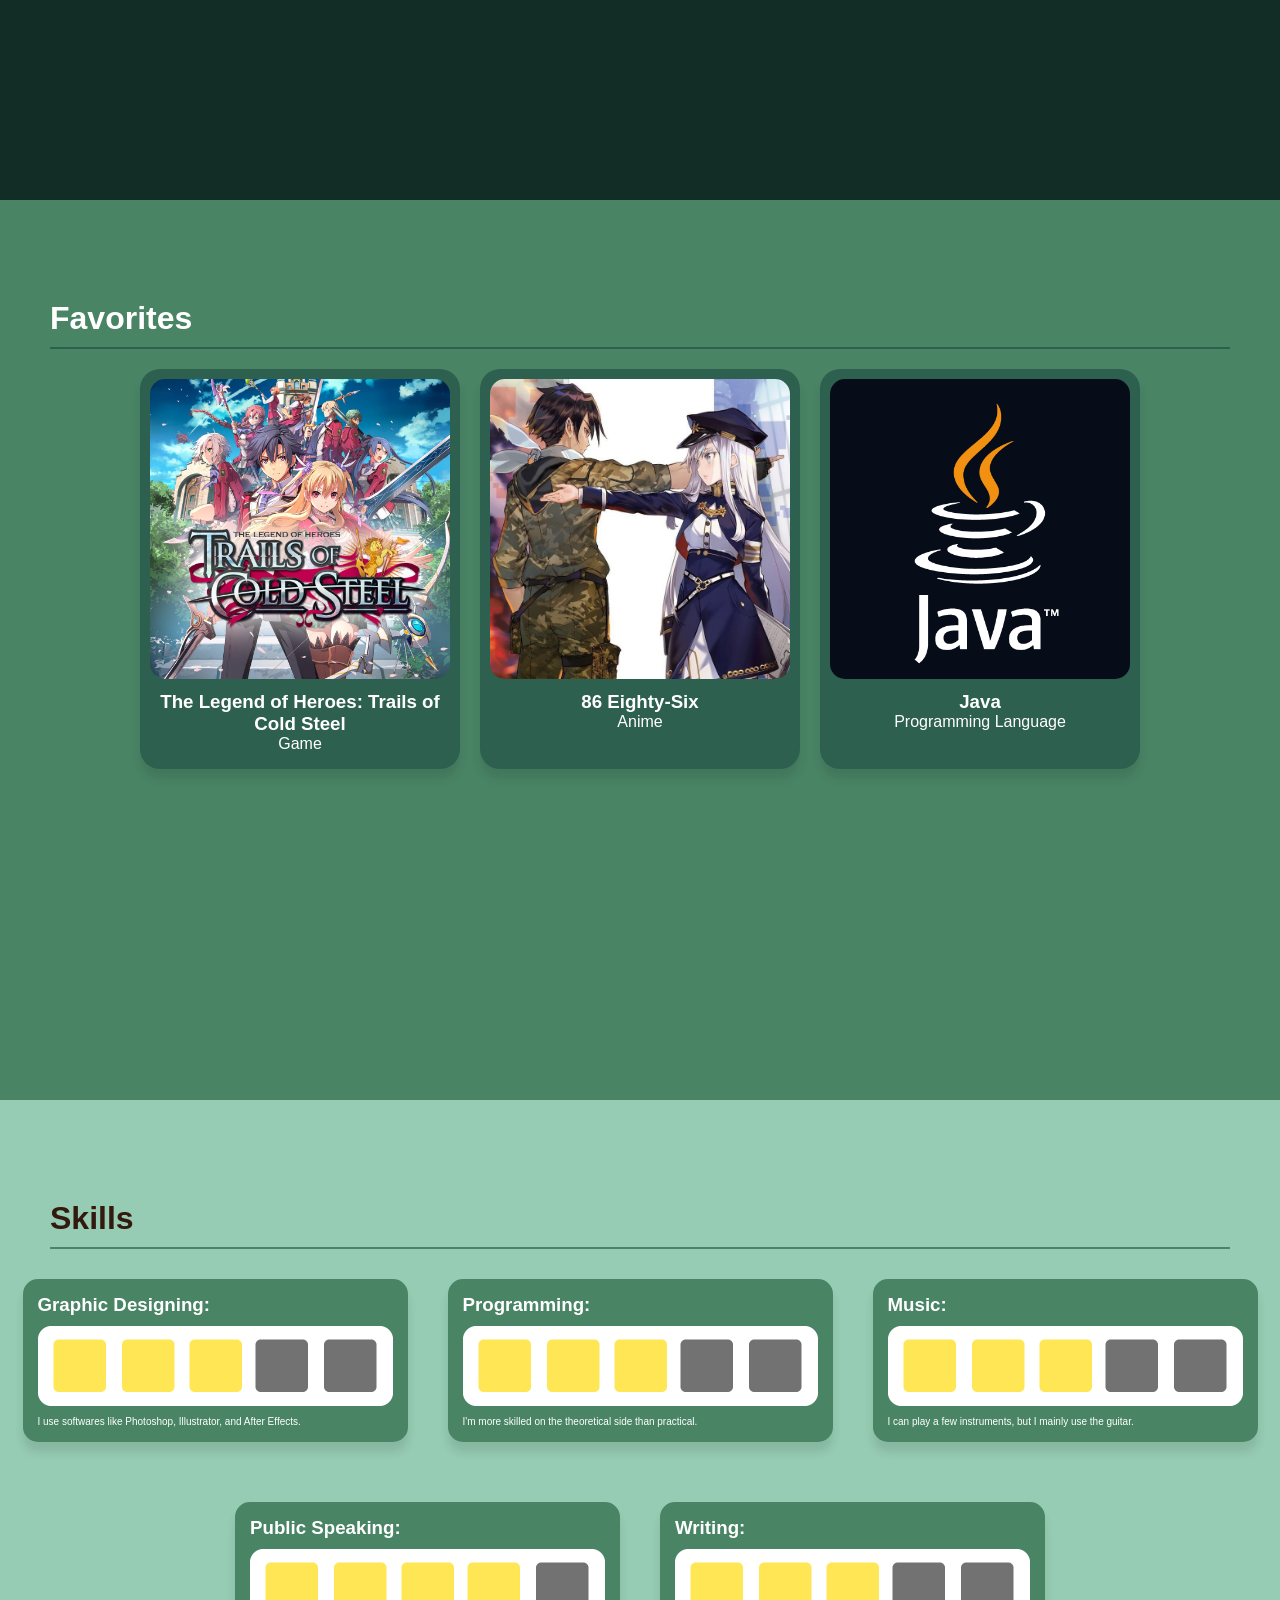
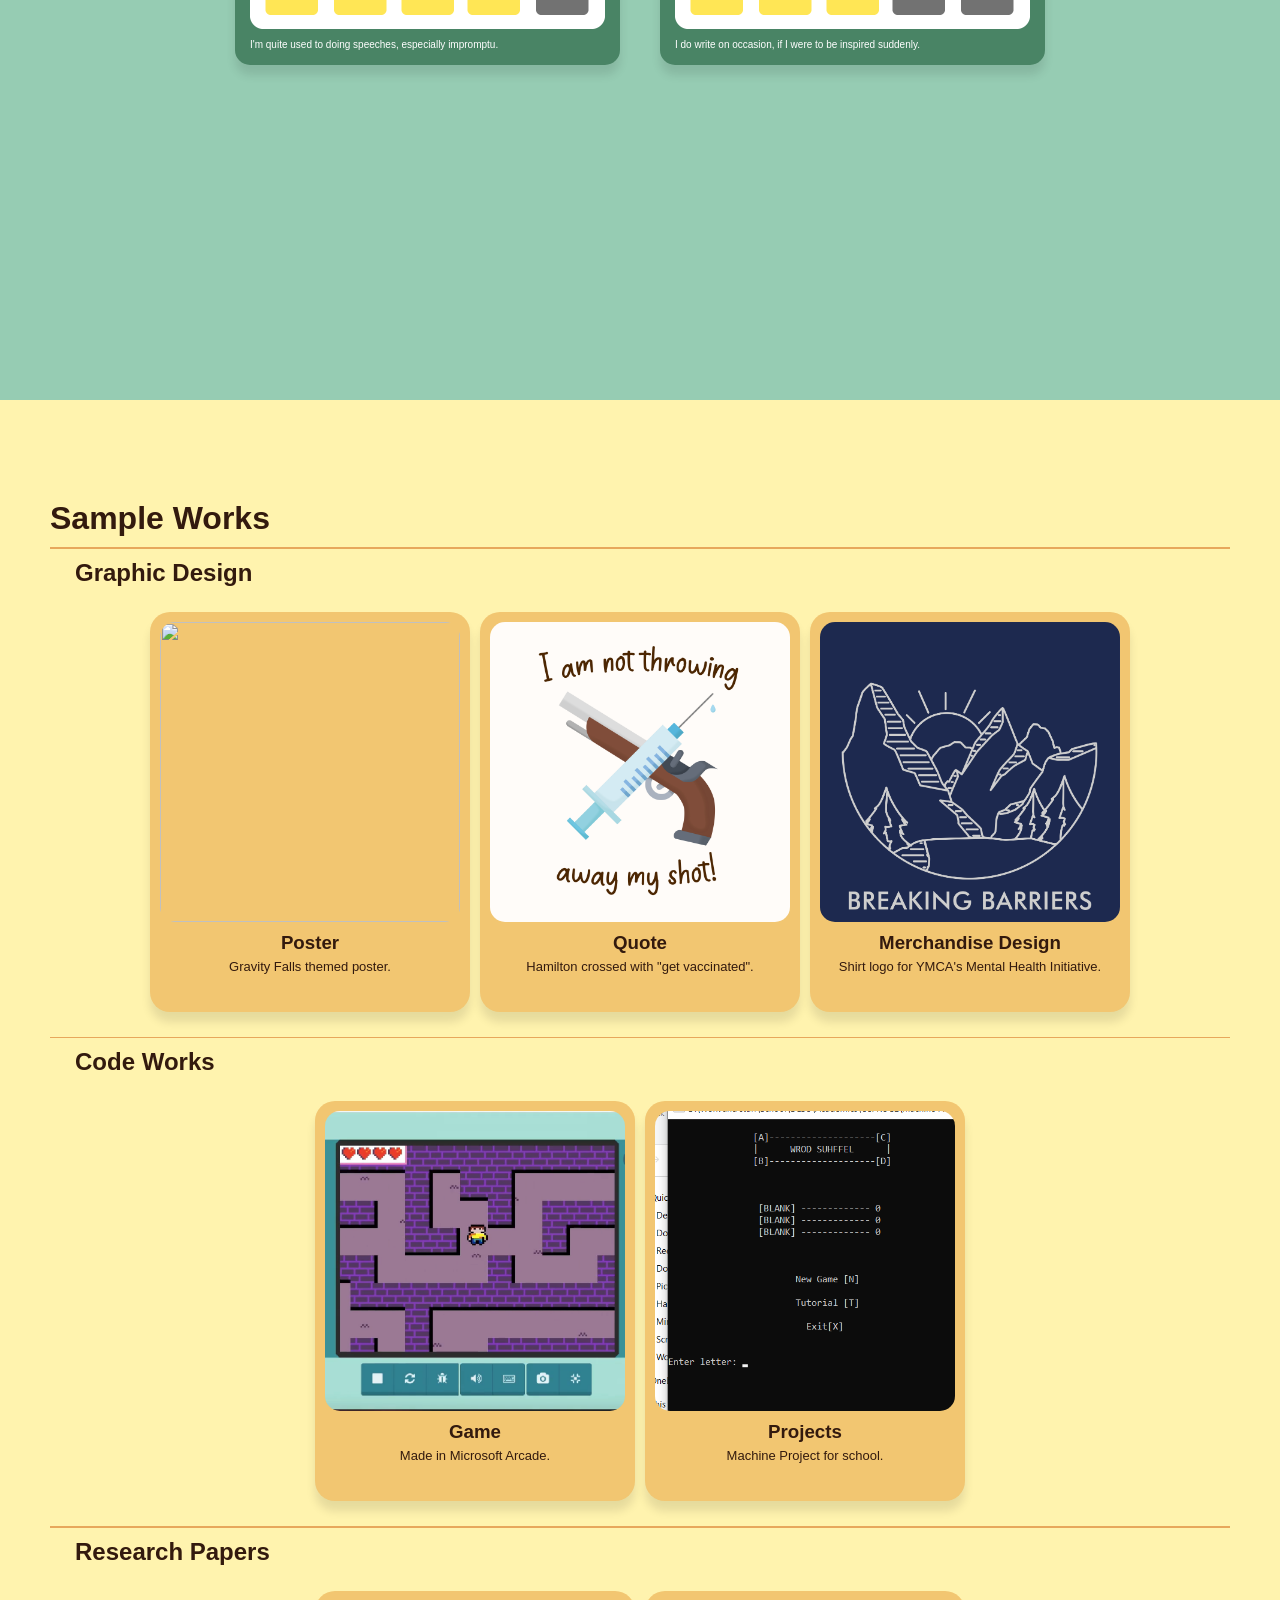
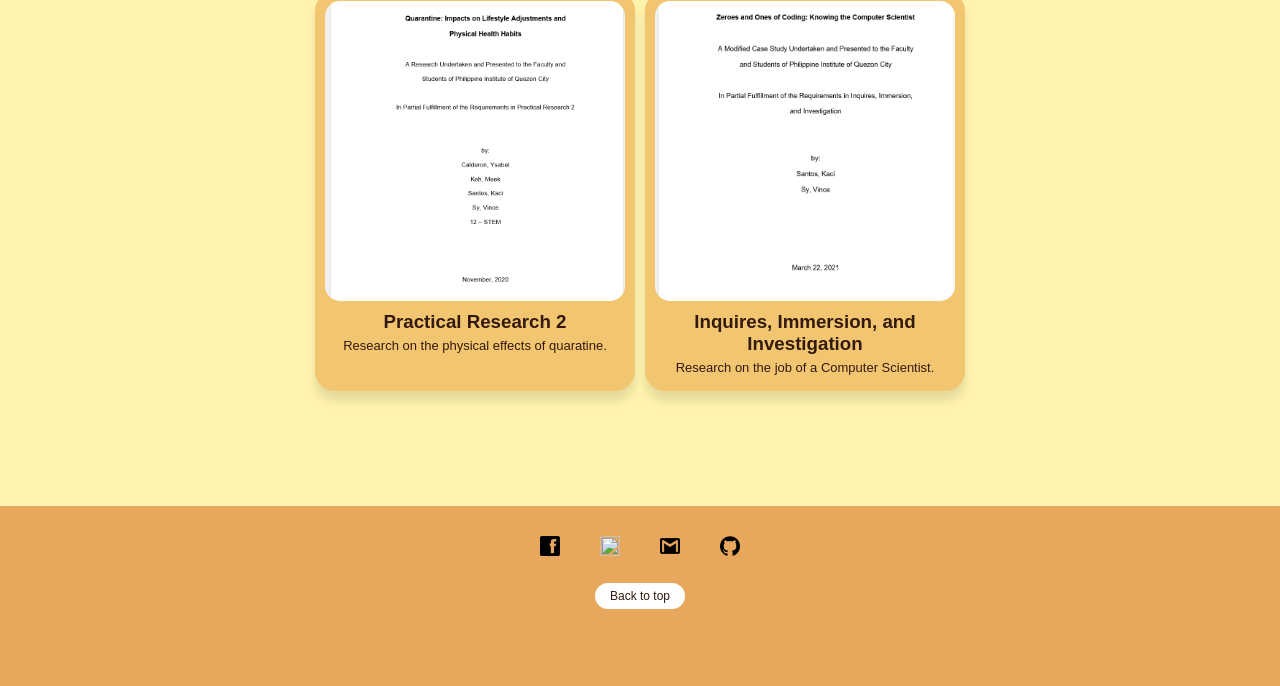
==== commit 4bdb6b3e: "Update portfolio.html" ====
--- a/portfolio.html
+++ b/portfolio.html
@@ -6,7 +6,7 @@
 	</head>
 	<body>
 		<header>
-			<p>KRGS</p>
+			<p class="name">KRGS</p>
 			<ul>
 				<li><a href="#abt">About</a></li>
 				<li><a href="#fav">Favorites</a></li>
